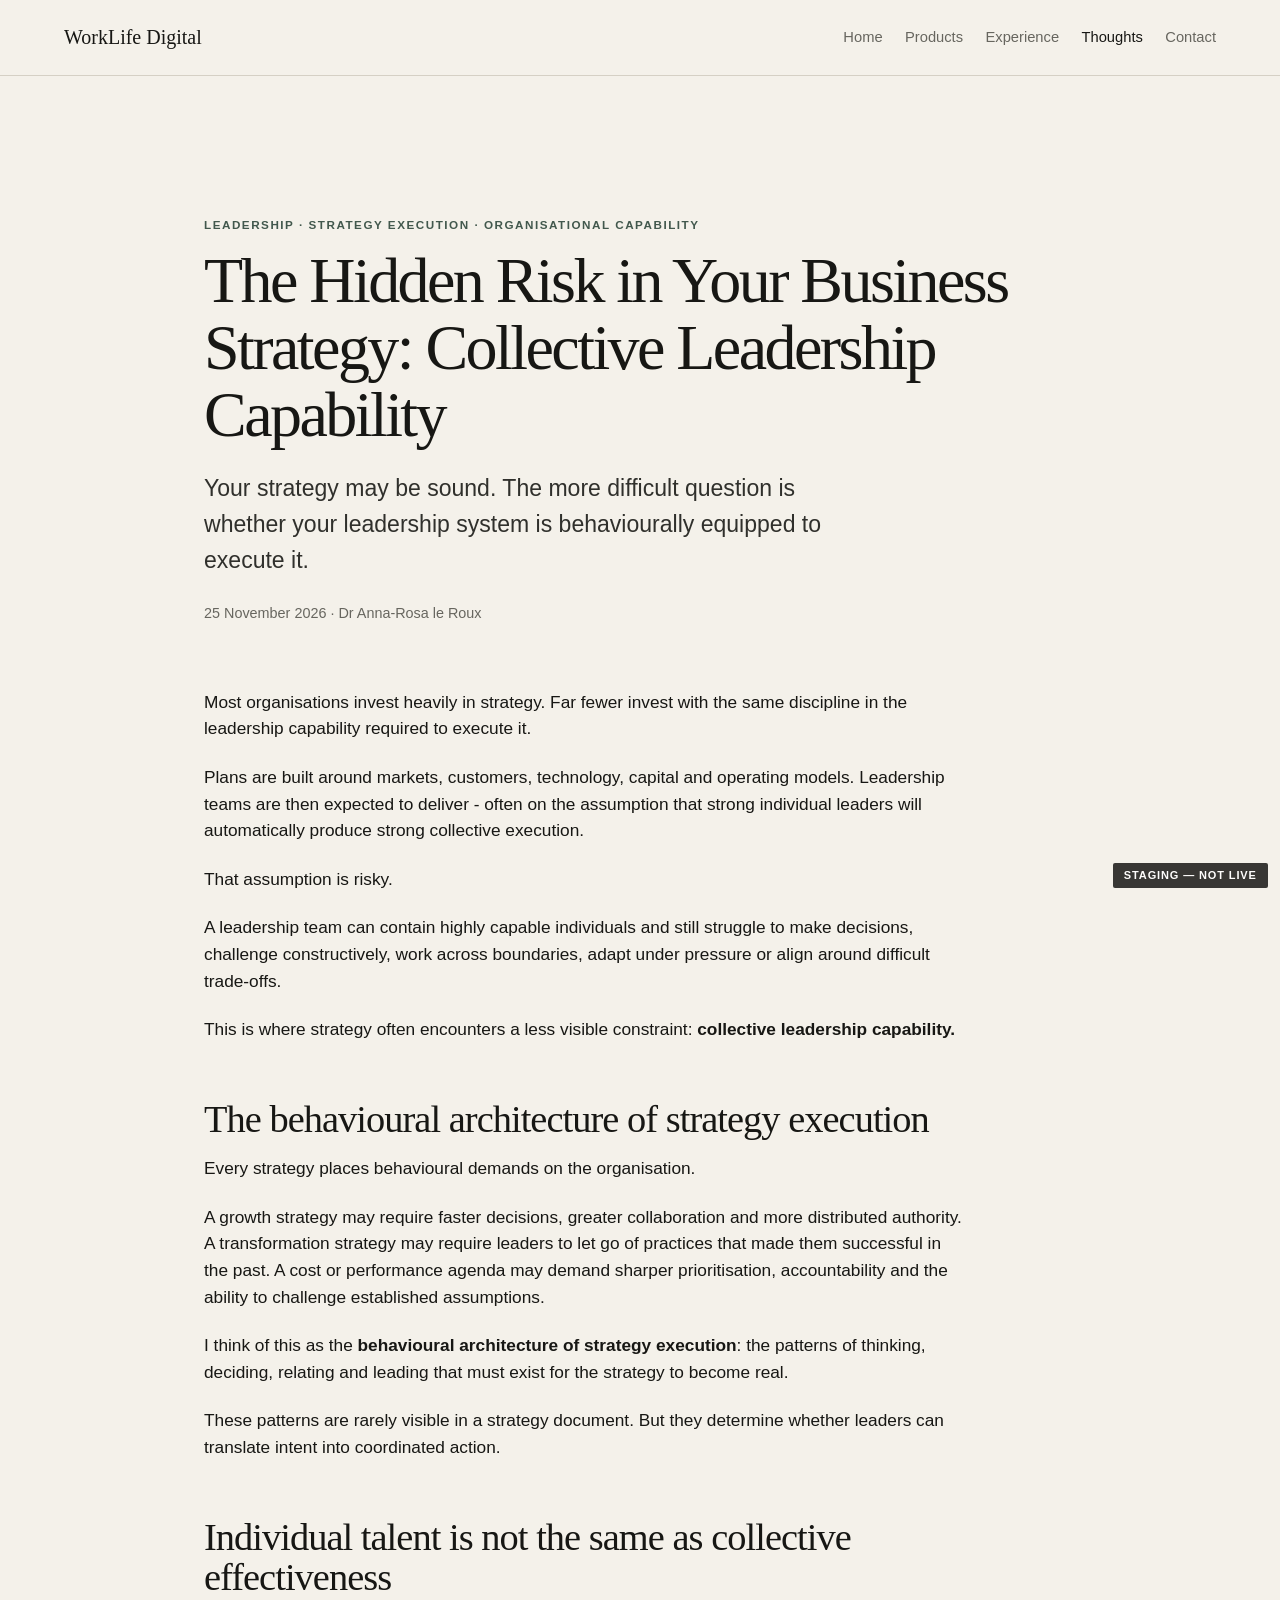
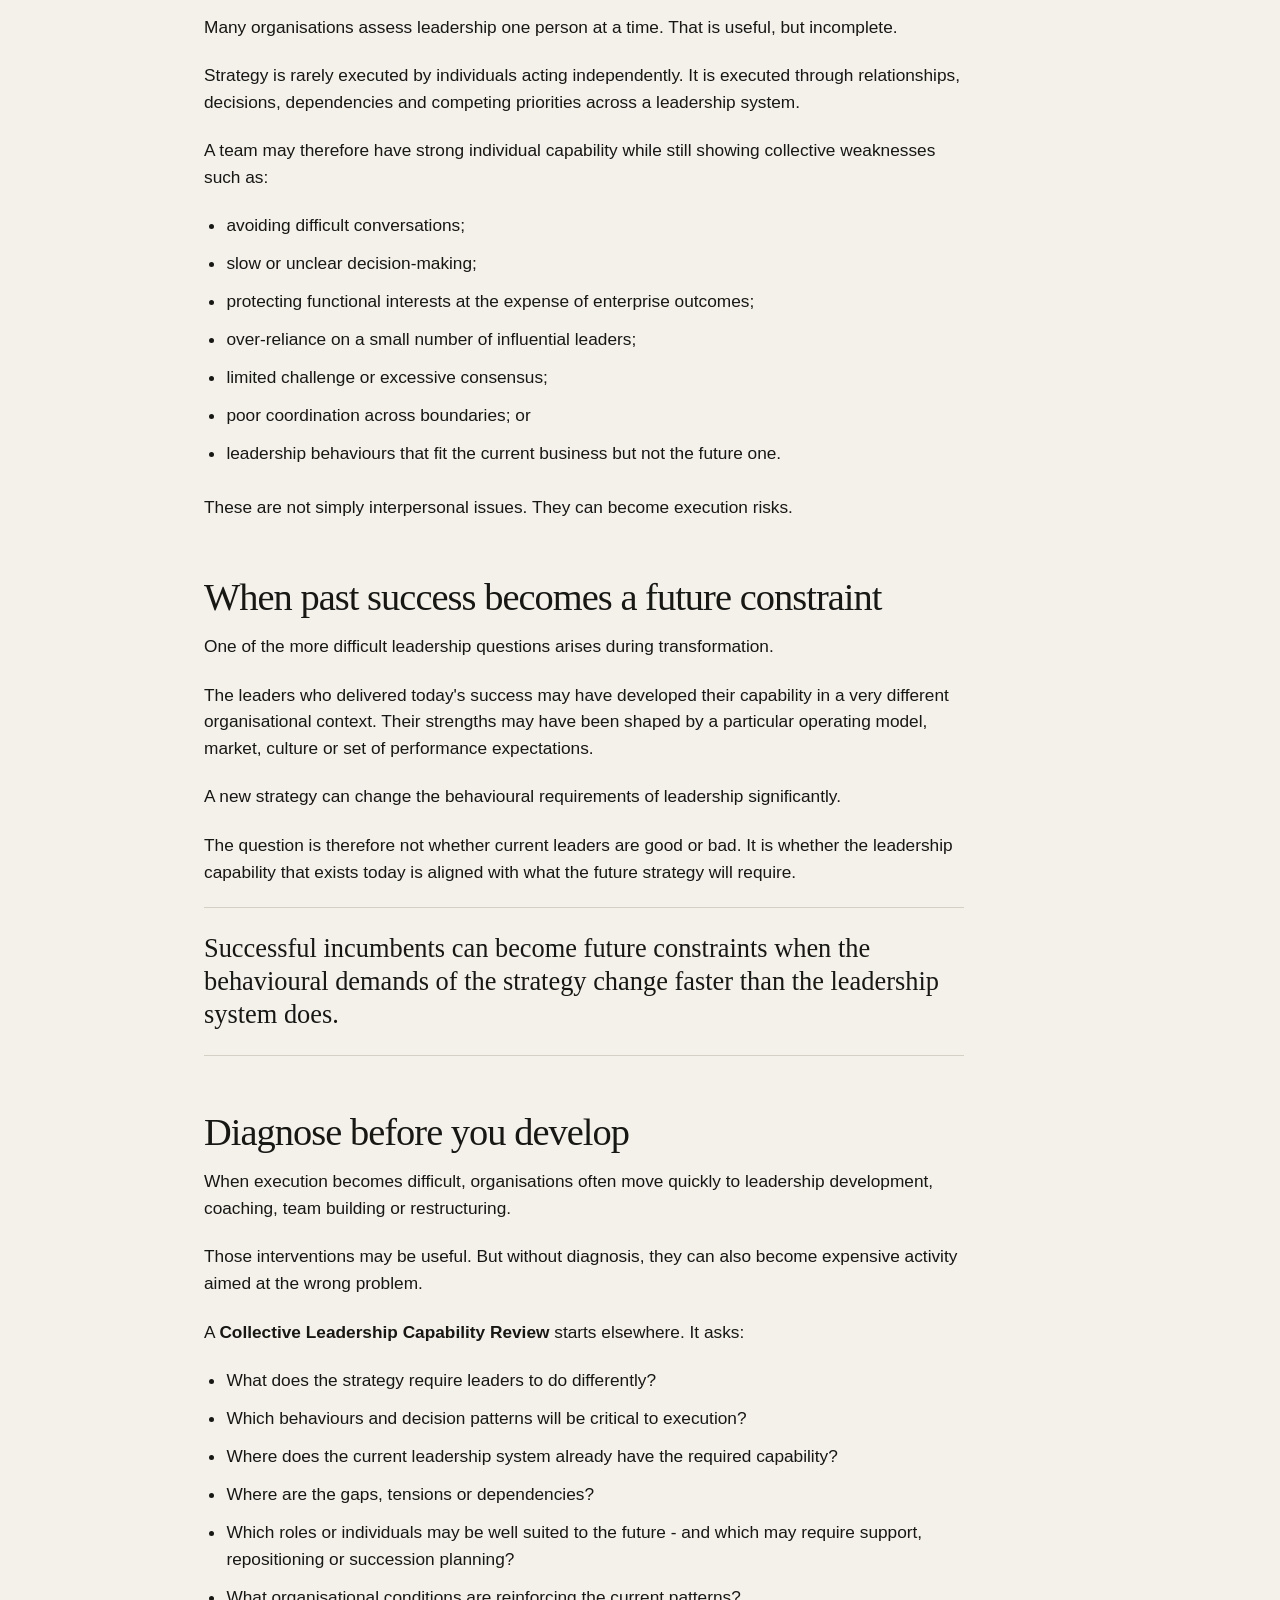
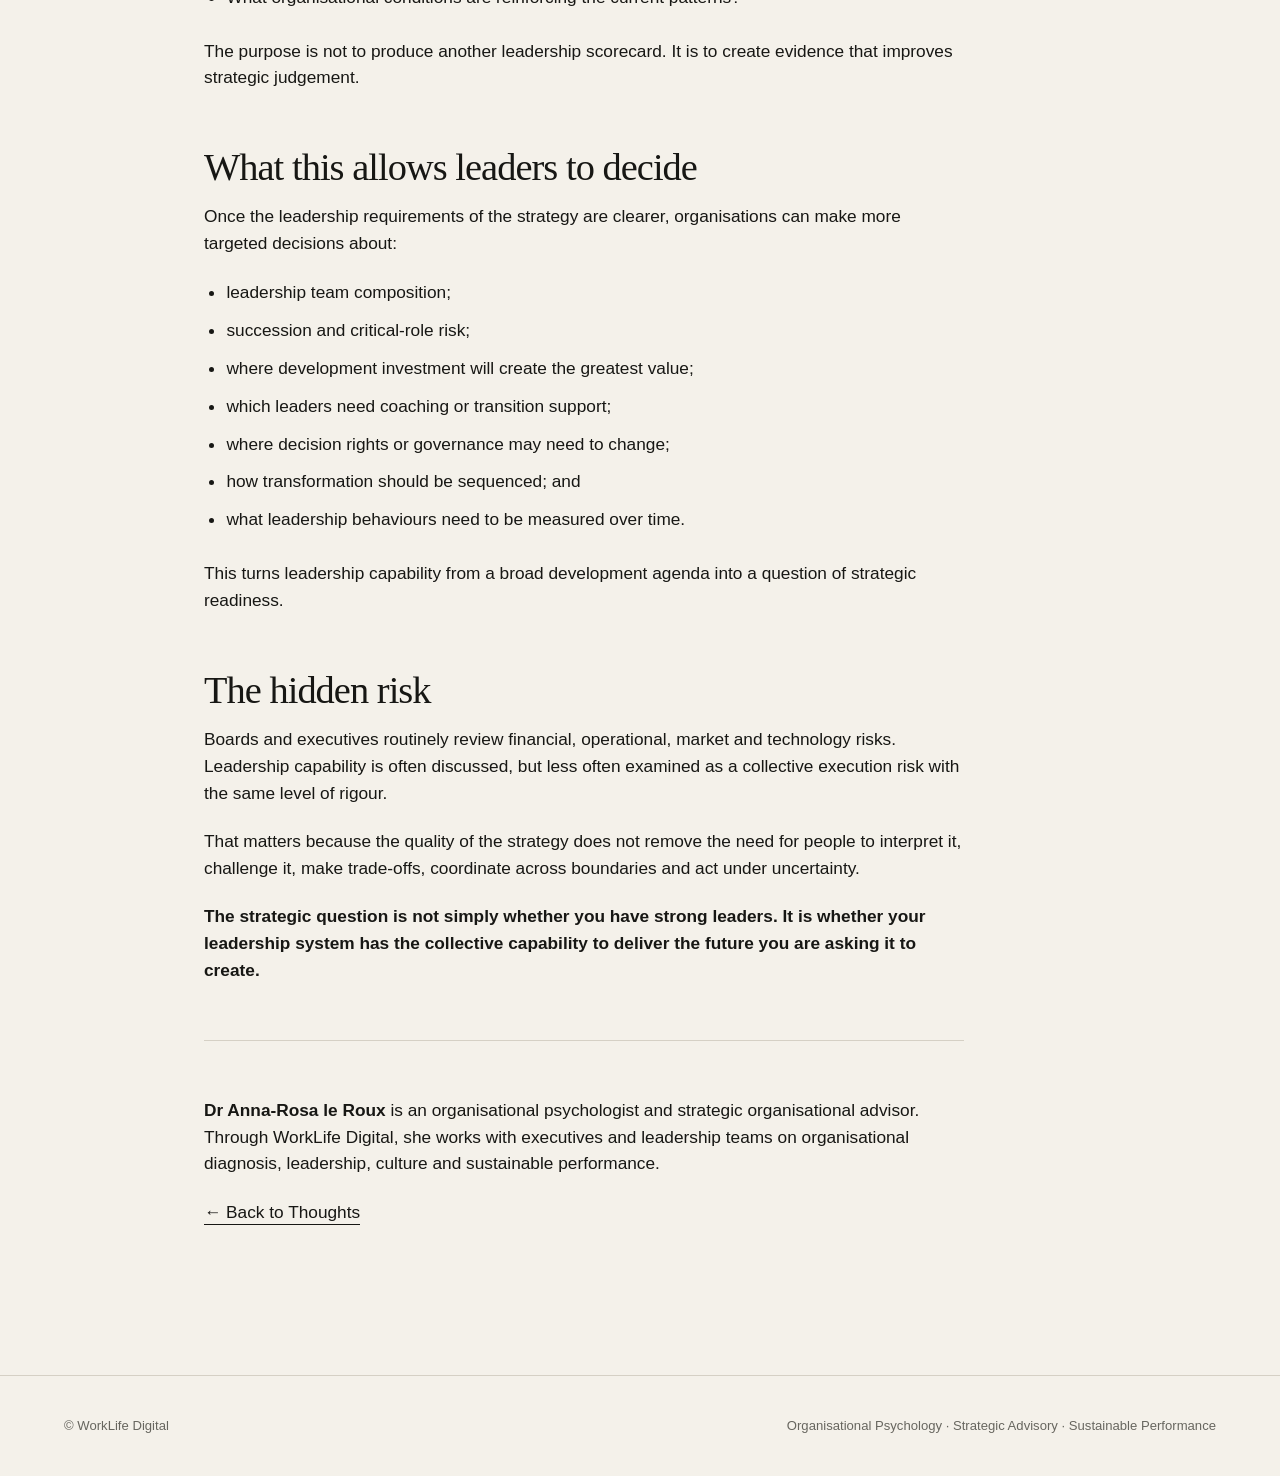
==== collective-leadership-capability.html @ 70b525fe "Publish collective leadership capability article" ====
<!doctype html>
<html lang="en">
<head>
  <meta name="robots" content="noindex,nofollow">
  <meta charset="utf-8">
  <meta name="viewport" content="width=device-width,initial-scale=1">
  <meta name="description" content="Why collective leadership capability is a hidden risk in strategy execution, and how leaders can diagnose behavioural readiness before investing in interventions.">
  <title>The Hidden Risk in Your Business Strategy: Collective Leadership Capability | WorkLife Digital</title>
  <link rel="stylesheet" href="styles.css?v=20261003-3">
</head>
<body>
<header class="site-header"><a class="brand" href="index.html">WorkLife Digital</a><nav aria-label="Primary"><a href="index.html">Home</a><a href="products.html">Products</a><a href="references.html">Experience</a><a class="active" href="thoughts.html">Thoughts</a><a href="contact.html">Contact</a></nav></header>

<main>
<article class="article-page">
  <header class="article-header">
    <p class="eyebrow">Leadership · Strategy Execution · Organisational Capability</p>
    <h1>The Hidden Risk in Your Business Strategy: Collective Leadership Capability</h1>
    <p class="lead">Your strategy may be sound. The more difficult question is whether your leadership system is behaviourally equipped to execute it.</p>
    <p class="article-meta">25 November 2026 · Dr Anna-Rosa le Roux</p>
  </header>

  <div class="article-body">
    <p>Most organisations invest heavily in strategy. Far fewer invest with the same discipline in the leadership capability required to execute it.</p>

    <p>Plans are built around markets, customers, technology, capital and operating models. Leadership teams are then expected to deliver - often on the assumption that strong individual leaders will automatically produce strong collective execution.</p>

    <p>That assumption is risky.</p>

    <p>A leadership team can contain highly capable individuals and still struggle to make decisions, challenge constructively, work across boundaries, adapt under pressure or align around difficult trade-offs.</p>

    <p>This is where strategy often encounters a less visible constraint: <strong>collective leadership capability.</strong></p>

    <h2>The behavioural architecture of strategy execution</h2>

    <p>Every strategy places behavioural demands on the organisation.</p>

    <p>A growth strategy may require faster decisions, greater collaboration and more distributed authority. A transformation strategy may require leaders to let go of practices that made them successful in the past. A cost or performance agenda may demand sharper prioritisation, accountability and the ability to challenge established assumptions.</p>

    <p>I think of this as the <strong>behavioural architecture of strategy execution</strong>: the patterns of thinking, deciding, relating and leading that must exist for the strategy to become real.</p>

    <p>These patterns are rarely visible in a strategy document. But they determine whether leaders can translate intent into coordinated action.</p>

    <h2>Individual talent is not the same as collective effectiveness</h2>

    <p>Many organisations assess leadership one person at a time. That is useful, but incomplete.</p>

    <p>Strategy is rarely executed by individuals acting independently. It is executed through relationships, decisions, dependencies and competing priorities across a leadership system.</p>

    <p>A team may therefore have strong individual capability while still showing collective weaknesses such as:</p>

    <ul>
      <li>avoiding difficult conversations;</li>
      <li>slow or unclear decision-making;</li>
      <li>protecting functional interests at the expense of enterprise outcomes;</li>
      <li>over-reliance on a small number of influential leaders;</li>
      <li>limited challenge or excessive consensus;</li>
      <li>poor coordination across boundaries; or</li>
      <li>leadership behaviours that fit the current business but not the future one.</li>
    </ul>

    <p>These are not simply interpersonal issues. They can become execution risks.</p>

    <h2>When past success becomes a future constraint</h2>

    <p>One of the more difficult leadership questions arises during transformation.</p>

    <p>The leaders who delivered today's success may have developed their capability in a very different organisational context. Their strengths may have been shaped by a particular operating model, market, culture or set of performance expectations.</p>

    <p>A new strategy can change the behavioural requirements of leadership significantly.</p>

    <p>The question is therefore not whether current leaders are good or bad. It is whether the leadership capability that exists today is aligned with what the future strategy will require.</p>

    <p class="pull-quote">Successful incumbents can become future constraints when the behavioural demands of the strategy change faster than the leadership system does.</p>

    <h2>Diagnose before you develop</h2>

    <p>When execution becomes difficult, organisations often move quickly to leadership development, coaching, team building or restructuring.</p>

    <p>Those interventions may be useful. But without diagnosis, they can also become expensive activity aimed at the wrong problem.</p>

    <p>A <strong>Collective Leadership Capability Review</strong> starts elsewhere. It asks:</p>

    <ul>
      <li>What does the strategy require leaders to do differently?</li>
      <li>Which behaviours and decision patterns will be critical to execution?</li>
      <li>Where does the current leadership system already have the required capability?</li>
      <li>Where are the gaps, tensions or dependencies?</li>
      <li>Which roles or individuals may be well suited to the future - and which may require support, repositioning or succession planning?</li>
      <li>What organisational conditions are reinforcing the current patterns?</li>
    </ul>

    <p>The purpose is not to produce another leadership scorecard. It is to create evidence that improves strategic judgement.</p>

    <h2>What this allows leaders to decide</h2>

    <p>Once the leadership requirements of the strategy are clearer, organisations can make more targeted decisions about:</p>

    <ul>
      <li>leadership team composition;</li>
      <li>succession and critical-role risk;</li>
      <li>where development investment will create the greatest value;</li>
      <li>which leaders need coaching or transition support;</li>
      <li>where decision rights or governance may need to change;</li>
      <li>how transformation should be sequenced; and</li>
      <li>what leadership behaviours need to be measured over time.</li>
    </ul>

    <p>This turns leadership capability from a broad development agenda into a question of strategic readiness.</p>

    <h2>The hidden risk</h2>

    <p>Boards and executives routinely review financial, operational, market and technology risks. Leadership capability is often discussed, but less often examined as a collective execution risk with the same level of rigour.</p>

    <p>That matters because the quality of the strategy does not remove the need for people to interpret it, challenge it, make trade-offs, coordinate across boundaries and act under uncertainty.</p>

    <p><strong>The strategic question is not simply whether you have strong leaders. It is whether your leadership system has the collective capability to deliver the future you are asking it to create.</strong></p>

    <hr>

    <p><strong>Dr Anna-Rosa le Roux</strong> is an organisational psychologist and strategic organisational advisor. Through WorkLife Digital, she works with executives and leadership teams on organisational diagnosis, leadership, culture and sustainable performance.</p>

    <p><a class="text-link" href="thoughts.html">← Back to Thoughts</a></p>
  </div>
</article>
</main>

<footer><span>© WorkLife Digital</span><span>Organisational Psychology · Strategic Advisory · Sustainable Performance</span></footer>
</body>
</html>
---- styles.css ----
:root{
  --paper:#f4f1ea;
  --ink:#171714;
  --muted:#67665f;
  --line:#d5d0c5;
  --accent:#42584d;
  --white:#fff;
}
*{box-sizing:border-box}
html{scroll-behavior:smooth}
body{margin:0;background:var(--paper);color:var(--ink);font-family:Arial,Helvetica,sans-serif;line-height:1.55}
a{color:inherit}
.site-header{height:76px;display:flex;align-items:center;justify-content:space-between;padding:0 5vw;border-bottom:1px solid var(--line);position:sticky;top:0;background:rgba(244,241,234,.96);backdrop-filter:blur(10px);z-index:10}
.brand{text-decoration:none;font-family:Georgia,"Times New Roman",serif;font-size:1.25rem}
nav{display:flex;gap:1.4rem}
nav a{text-decoration:none;color:var(--muted);font-size:.92rem}
nav a.active,nav a:hover{color:var(--ink)}
main{max-width:1440px;margin:auto}
.hero{min-height:72vh;display:grid;grid-template-columns:1.05fr .95fr}
.hero-copy{padding:10vw 7vw 8vw 5vw;display:flex;flex-direction:column;justify-content:center}
.hero-image{min-height:560px;overflow:hidden;background:#e8e4da}.hero-image img{width:100%;height:100%;min-height:560px;display:block;object-fit:cover;object-position:center}
h1,h2,h3{font-family:Georgia,"Times New Roman",serif;font-weight:400;line-height:1.05;margin:.2em 0}
h1{font-size:clamp(3rem,6vw,6.3rem);letter-spacing:-.04em}
h2{font-size:clamp(2rem,4vw,4rem);letter-spacing:-.025em}
h3{font-size:1.6rem}
.eyebrow{text-transform:uppercase;letter-spacing:.13em;font-size:.73rem;font-weight:700;color:var(--accent)}
.lead{font-size:clamp(1.1rem,1.8vw,1.45rem);max-width:42rem;color:#30302c}
.lead.small{font-size:1.25rem}
.actions{display:flex;align-items:center;gap:1.6rem;margin-top:2rem}
.button{display:inline-block;text-decoration:none;background:var(--ink);color:var(--white);padding:.9rem 1.25rem;border-radius:2px}
.button.light{background:var(--white);color:var(--ink)}
.text-link{text-decoration:none;border-bottom:1px solid currentColor;padding-bottom:.12rem}
.section{padding:7rem 5vw;border-top:1px solid var(--line)}
.balance,.profile{display:grid;grid-template-columns:1fr 1fr;gap:8vw;align-items:start}
.balance>p,.profile>div:last-child{max-width:42rem;font-size:1.08rem}
.three-up{display:grid;grid-template-columns:repeat(3,1fr);gap:0;padding-top:0}
.three-up article{padding:3rem 3rem 1rem 0;border-top:1px solid var(--ink)}
.three-up article+article{padding-left:3rem;border-left:1px solid var(--line)}
.three-up span{font-size:.72rem;color:var(--muted)}
.three-up p{color:var(--muted);max-width:24rem}
.cta{background:var(--accent);color:var(--white);min-height:360px;display:flex;flex-direction:column;align-items:flex-start;justify-content:center}
.cta .eyebrow{color:#dce4df}
.cta h2{max-width:760px;margin-bottom:2rem}
.page-intro{padding:9rem 5vw 5rem;max-width:900px}
.page-intro p:last-child{max-width:700px}
.list{padding:0 5vw 7rem}
.list article{display:grid;grid-template-columns:220px 1fr;gap:2rem;padding:2rem 0;border-top:1px solid var(--line)}
.list article:last-child{border-bottom:1px solid var(--line)}
.list .meta{color:var(--muted);font-size:.9rem}
.placeholder{color:var(--muted);font-style:italic}
.contact-card{margin:0 5vw 8rem;padding:4rem;background:var(--white);max-width:760px}
.contact-card p{max-width:580px}
footer{display:flex;justify-content:space-between;gap:2rem;padding:2.5rem 5vw;color:var(--muted);font-size:.82rem;border-top:1px solid var(--line)}
@media(max-width:800px){
  .site-header{height:auto;min-height:70px;align-items:flex-start;padding-top:1rem;padding-bottom:1rem;gap:1rem}
  nav{gap:.8rem;flex-wrap:wrap;justify-content:flex-end}
  .hero{grid-template-columns:1fr}.hero-copy{padding:7rem 5vw 4rem}.hero-image{min-height:45vh}
  .balance,.profile,.three-up{grid-template-columns:1fr}
  .three-up article,.three-up article+article{padding:2rem 0;border-left:0}
  .list article{grid-template-columns:1fr;gap:.5rem}
  footer{flex-direction:column}
}
/* Staging marker */
body::after{content:"STAGING — NOT LIVE";position:fixed;right:12px;bottom:12px;z-index:9999;background:#171714;color:#fff;padding:.45rem .7rem;font:700 11px/1 Arial,sans-serif;letter-spacing:.08em;border-radius:2px;opacity:.85;pointer-events:none}

.career-grid{display:grid;grid-template-columns:repeat(2,minmax(0,1fr));gap:1px;background:var(--line);margin-top:3rem;border:1px solid var(--line)}
.career-grid article{background:var(--paper);padding:2rem}.career-grid p,.product-note{color:var(--muted)}
@media(max-width:800px){.career-grid{grid-template-columns:1fr}}


.four-grid{display:grid;grid-template-columns:repeat(4,minmax(0,1fr));gap:0;padding-top:0}
.four-grid article{padding:2.5rem 2rem 2rem;border-top:1px solid var(--ink)}
.four-grid article:first-child{padding-left:0}
.four-grid article+article{border-left:1px solid var(--line)}
.four-grid span{font-size:.72rem;color:var(--muted)}
.four-grid p{color:var(--muted);max-width:22rem}
.four-grid .service-label{margin-top:1.25rem;color:var(--accent);font-size:.72rem;font-weight:700;letter-spacing:.11em;text-transform:uppercase}
@media(max-width:1000px){
  .four-grid{grid-template-columns:repeat(2,minmax(0,1fr))}
  .four-grid article:nth-child(3){border-left:0}
  .four-grid article:nth-child(n+3){border-top:1px solid var(--line)}
}
@media(max-width:640px){
  .four-grid{grid-template-columns:1fr}
  .four-grid article,.four-grid article+article{padding:2rem 0;border-left:0}
}


.article-page{max-width:1000px;margin:0 auto;padding:8rem 5vw}
.article-header{max-width:900px;margin-bottom:4rem}
.article-header h1{font-size:clamp(2.8rem,5vw,5.3rem)}
.article-meta{margin-top:1.5rem;color:var(--muted);font-size:.9rem}
.article-body{max-width:760px;font-size:1.08rem}
.article-body h2{font-size:clamp(1.8rem,3vw,2.8rem);margin-top:3.5rem;margin-bottom:1rem}
.article-body p{margin:0 0 1.35rem}
.article-body ul{margin:0 0 1.7rem;padding-left:1.4rem}
.article-body li{margin-bottom:.7rem}
.article-note{color:var(--muted);padding-bottom:1.5rem;border-bottom:1px solid var(--line)}
.pull-quote{font-family:Georgia,"Times New Roman",serif;font-size:1.65rem;line-height:1.25;padding:1.5rem 0;border-top:1px solid var(--line);border-bottom:1px solid var(--line)}
.article-body hr{border:0;border-top:1px solid var(--line);margin:3.5rem 0}
@media(max-width:800px){.article-page{padding:6rem 5vw}.article-header{margin-bottom:3rem}}


.data-table-wrap{overflow-x:auto;margin:2.5rem 0 3rem}
.data-table{width:100%;border-collapse:collapse;font-size:.92rem}
.data-table th,.data-table td{padding:.75rem .9rem;border-bottom:1px solid var(--line);text-align:left;vertical-align:top}
.data-table th{font-size:.72rem;text-transform:uppercase;letter-spacing:.08em;color:var(--accent)}
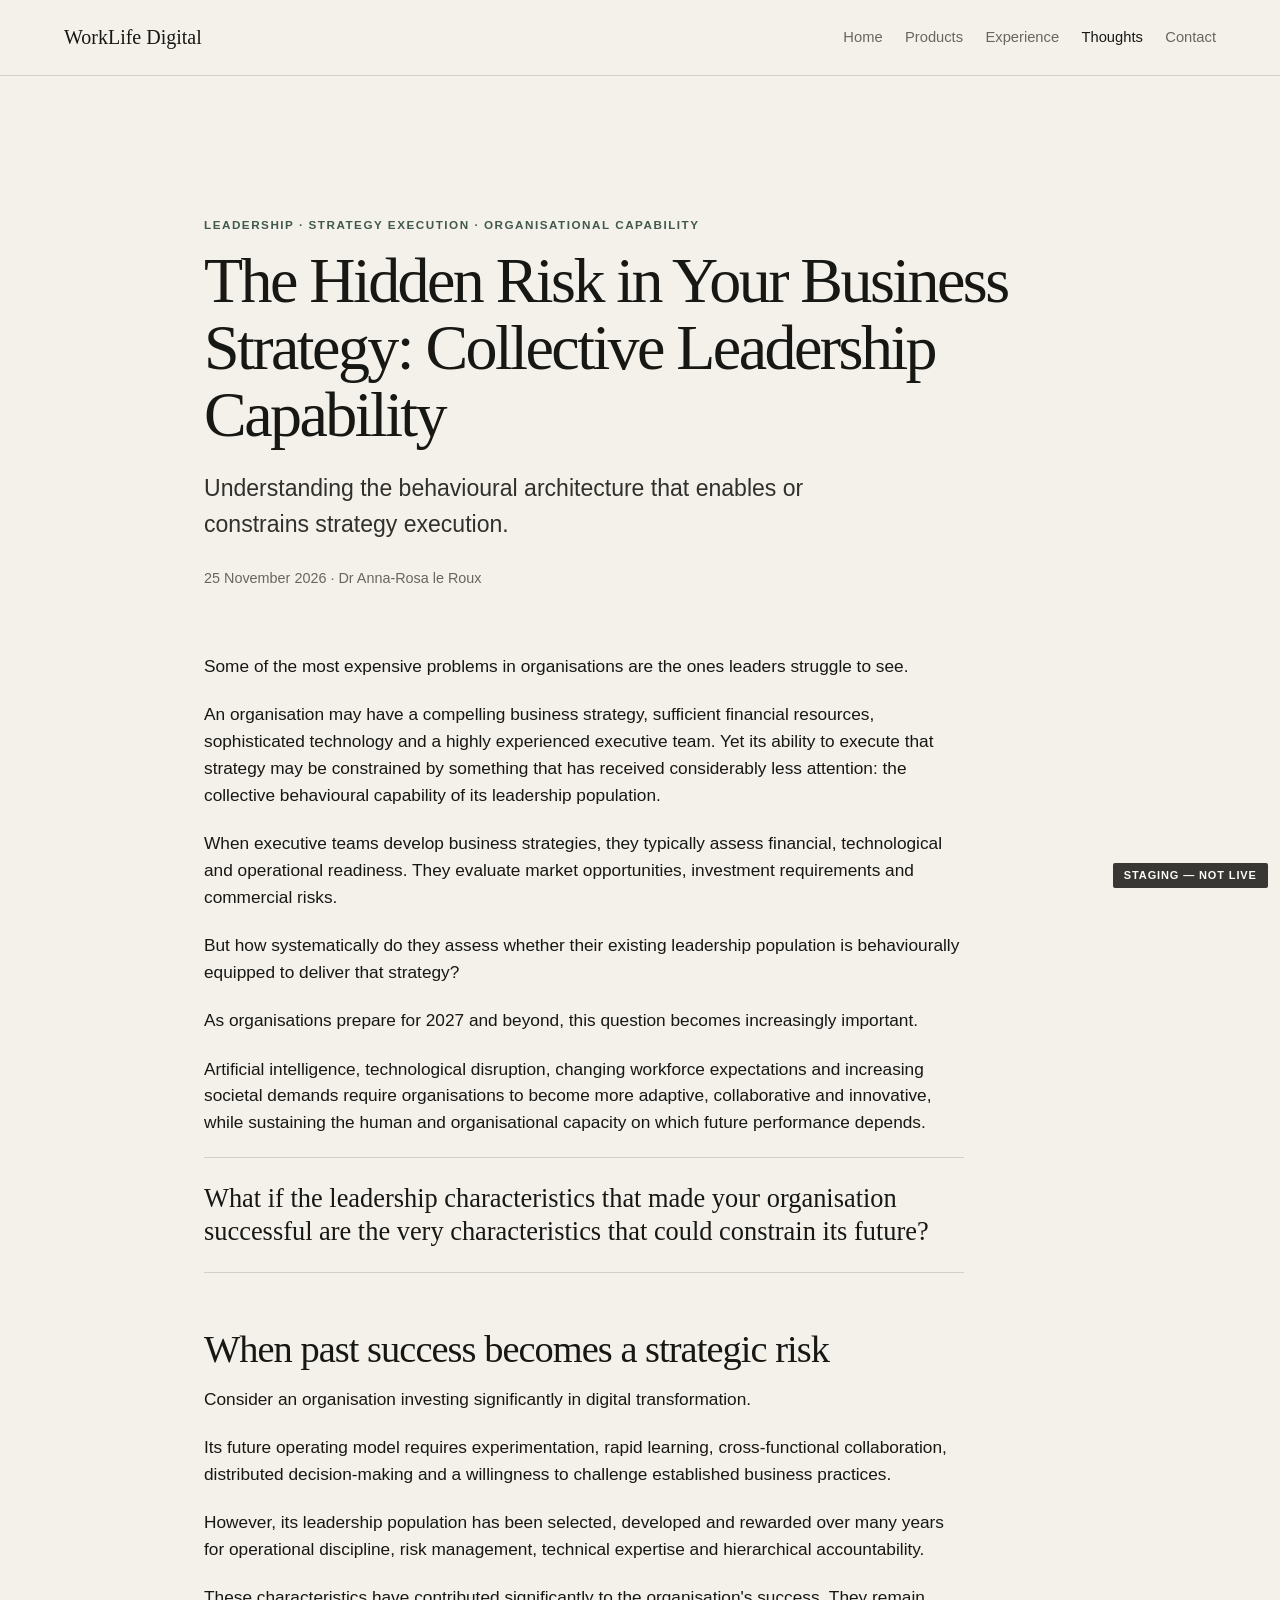
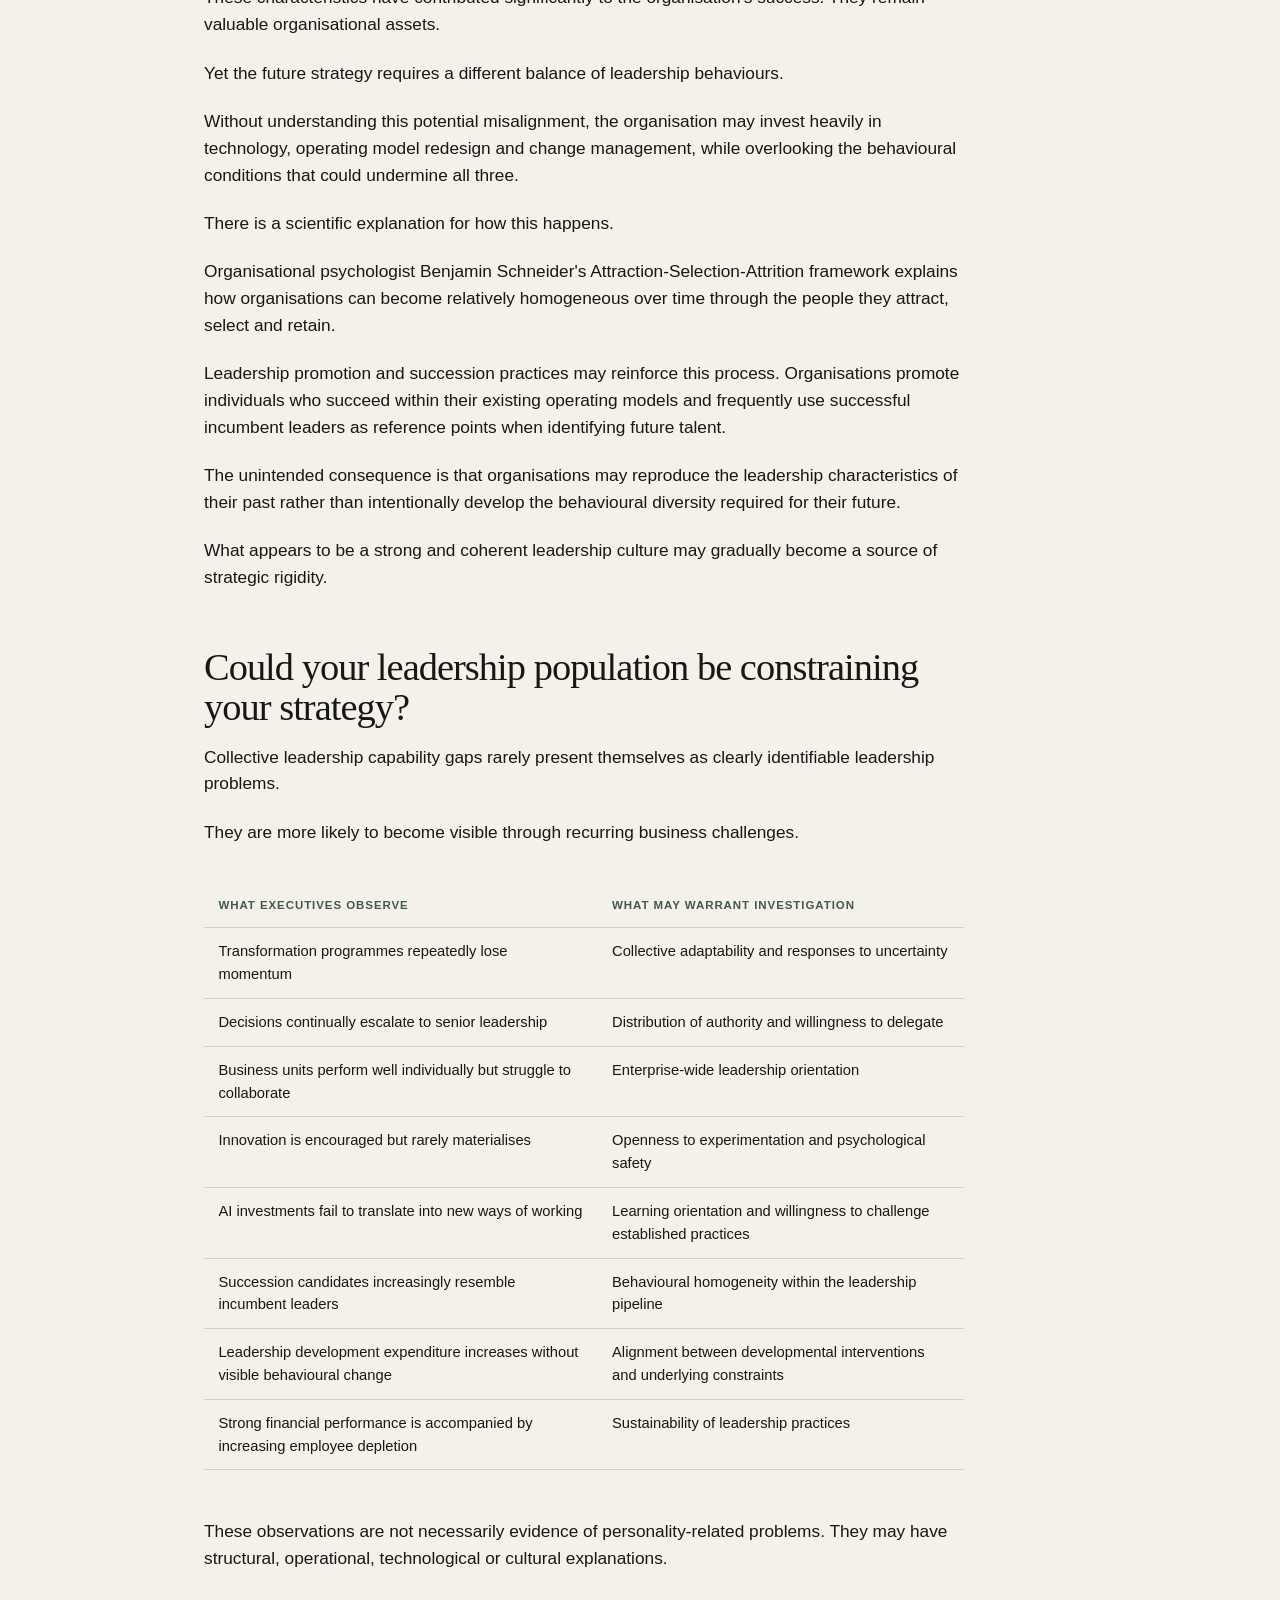
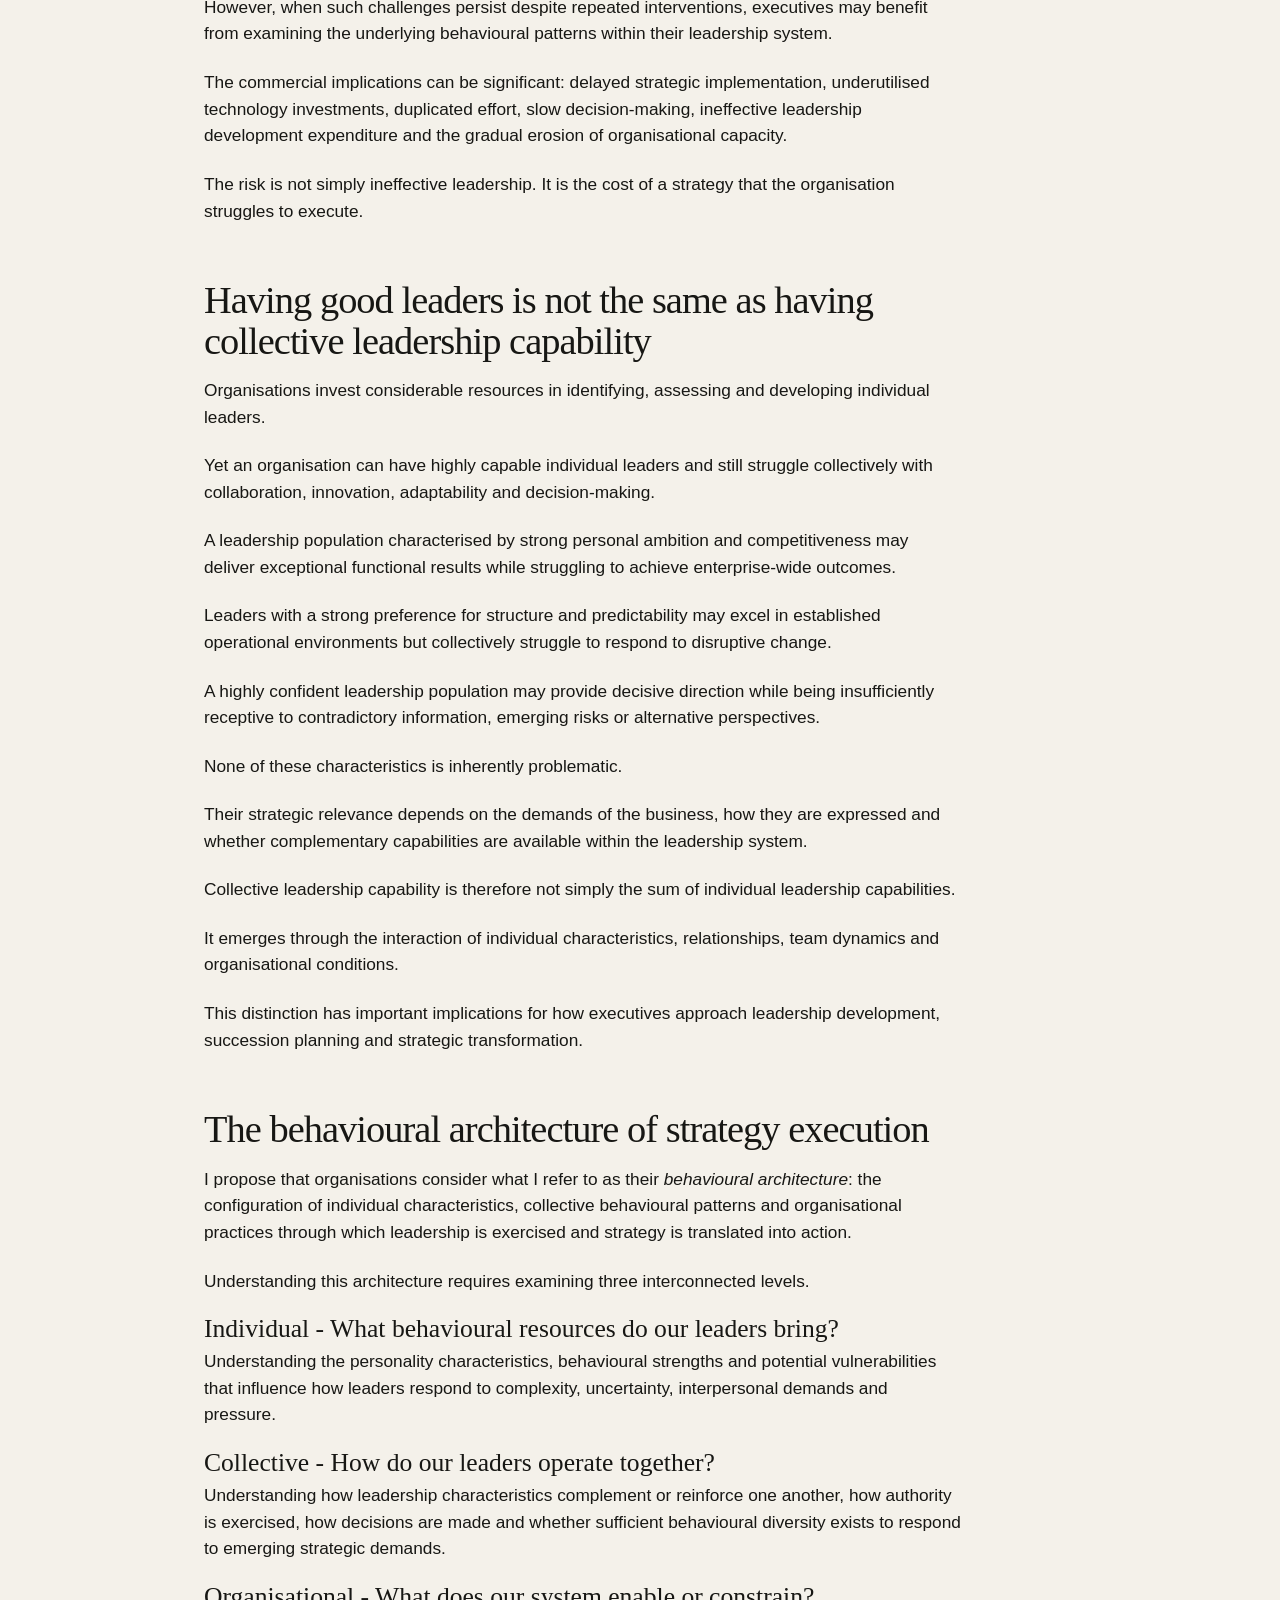
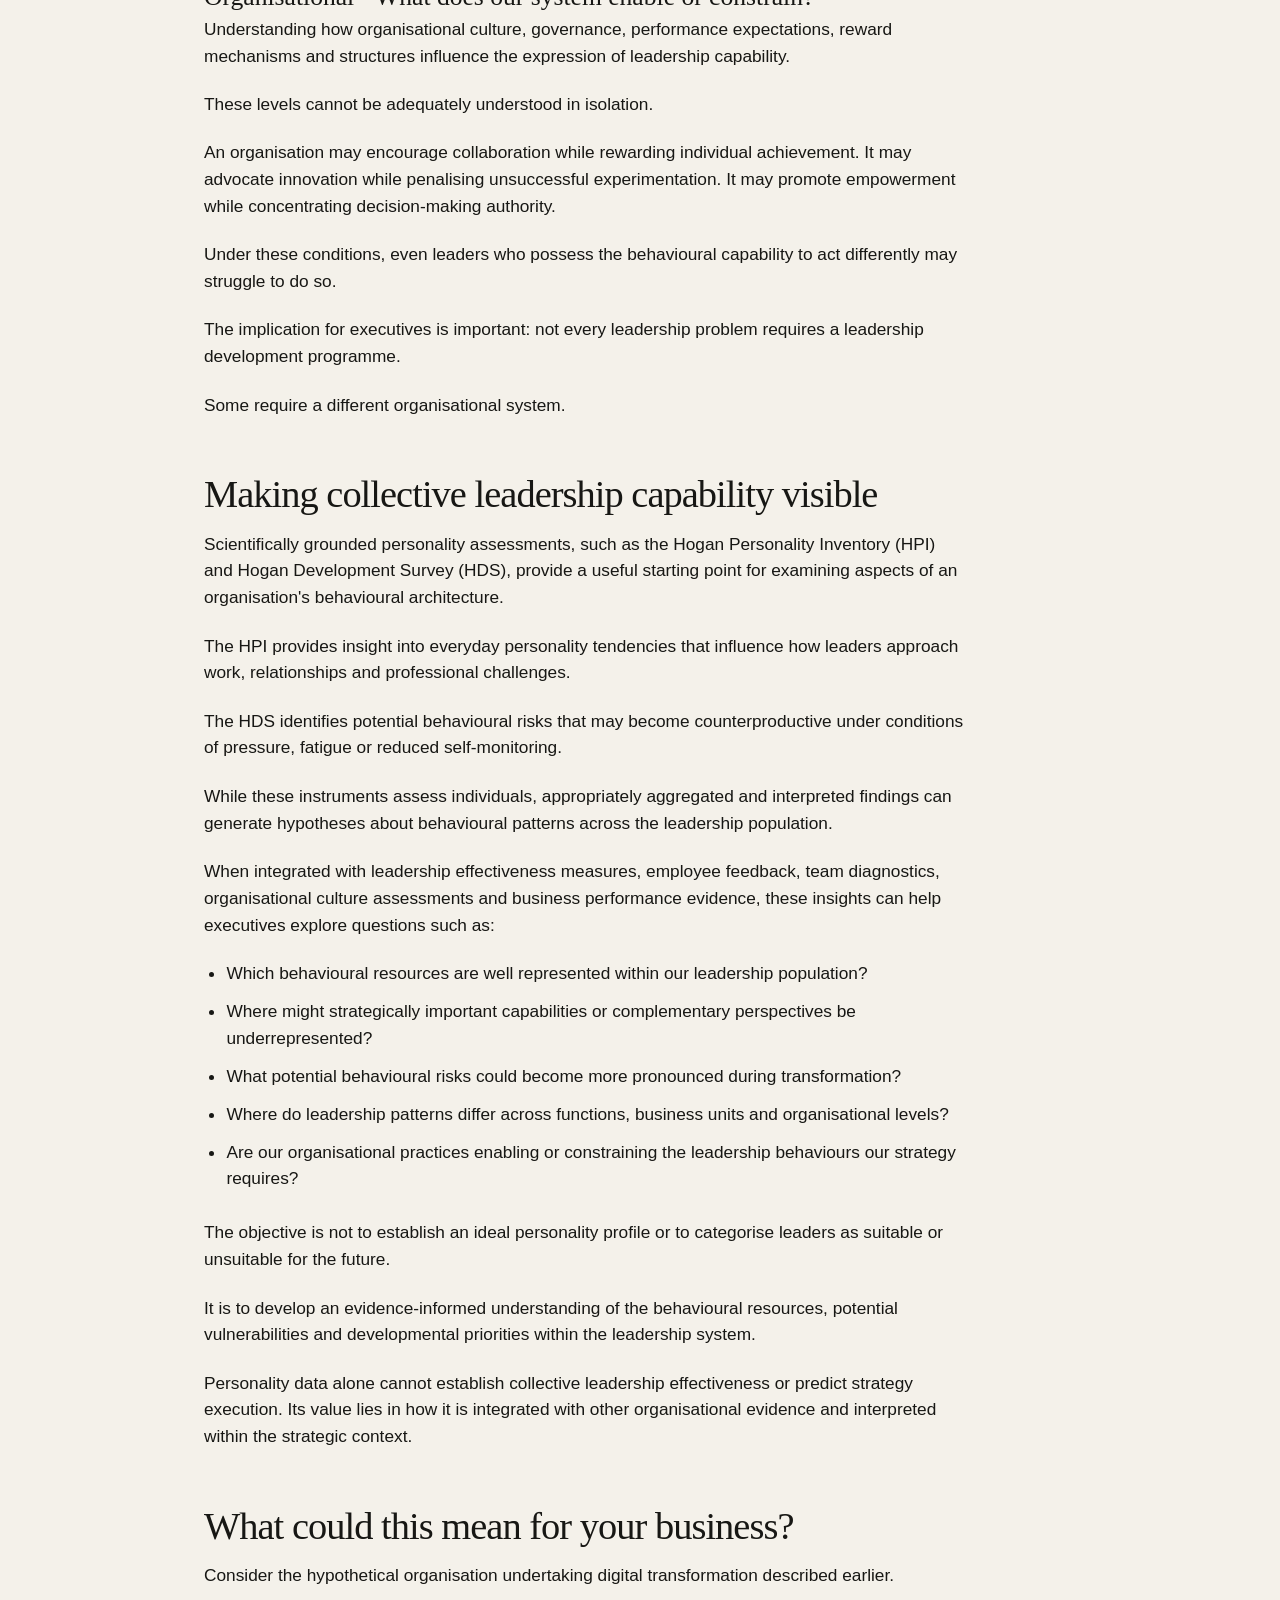
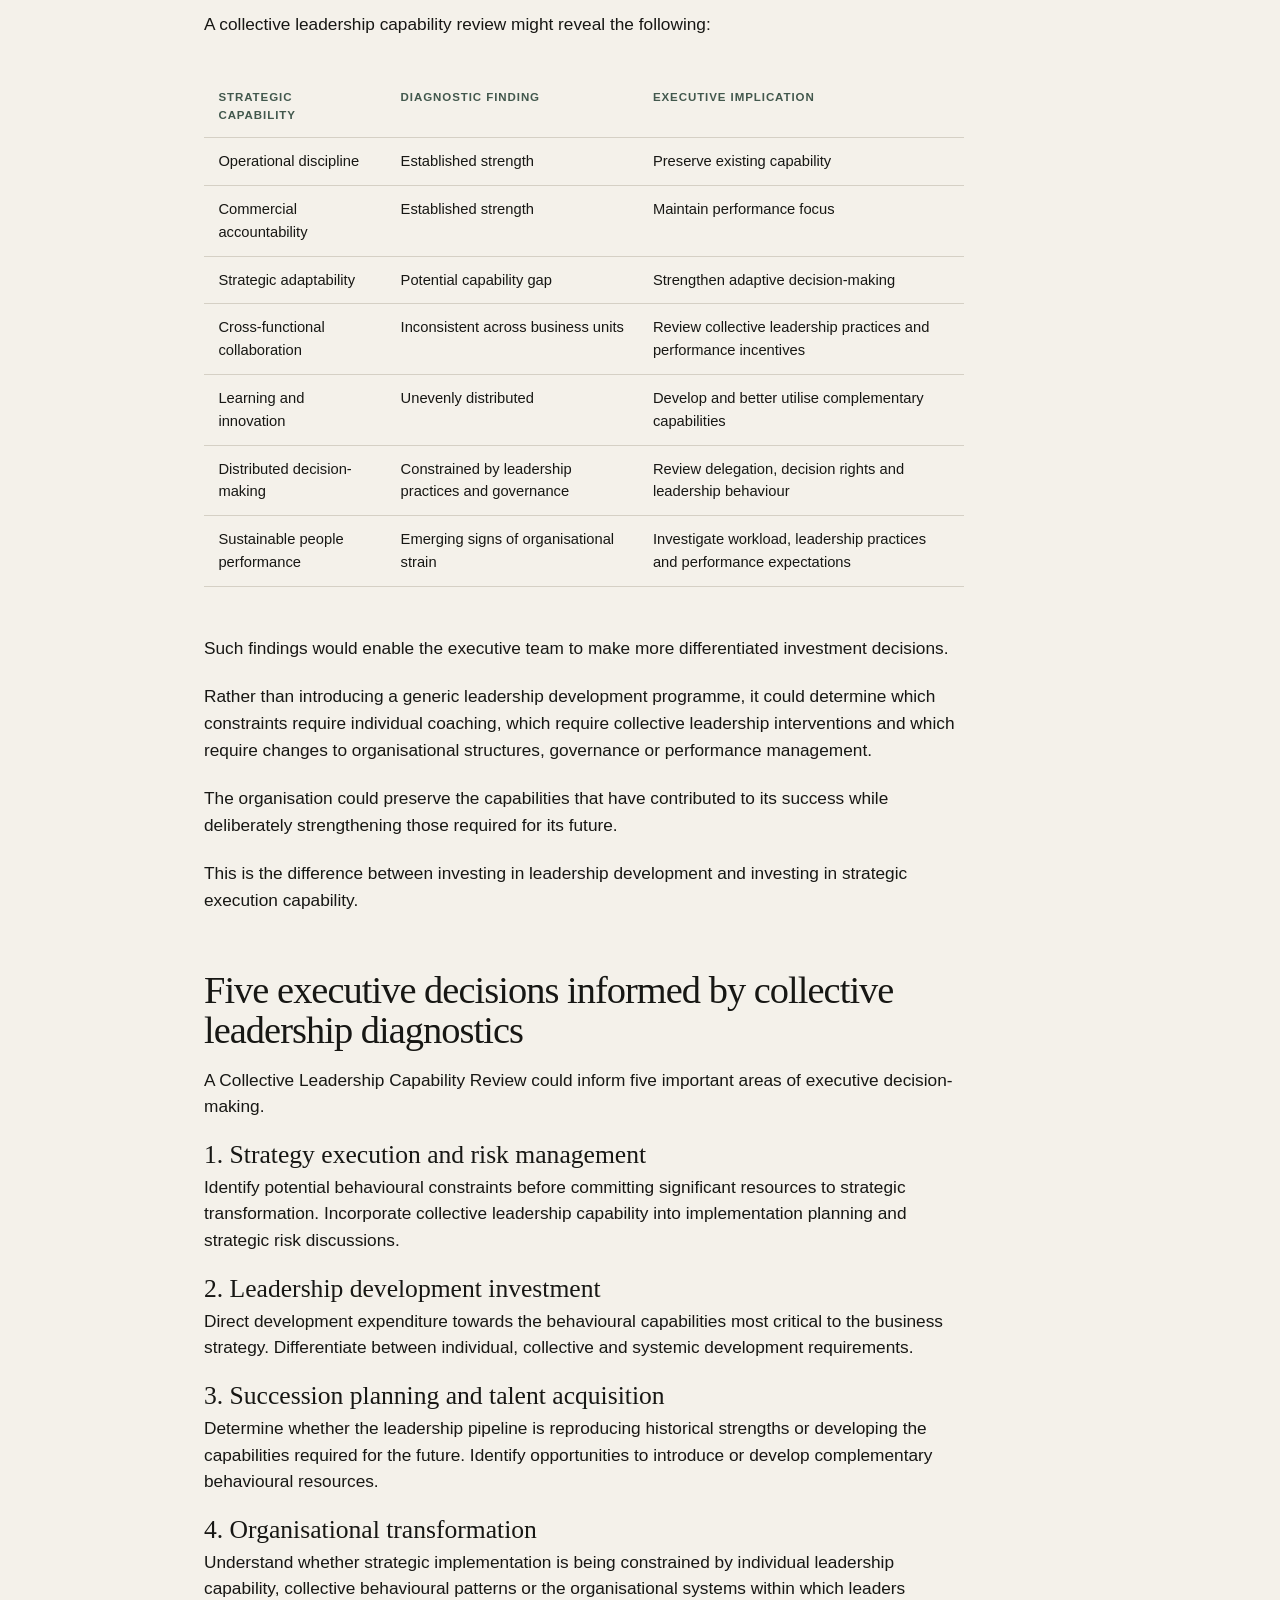
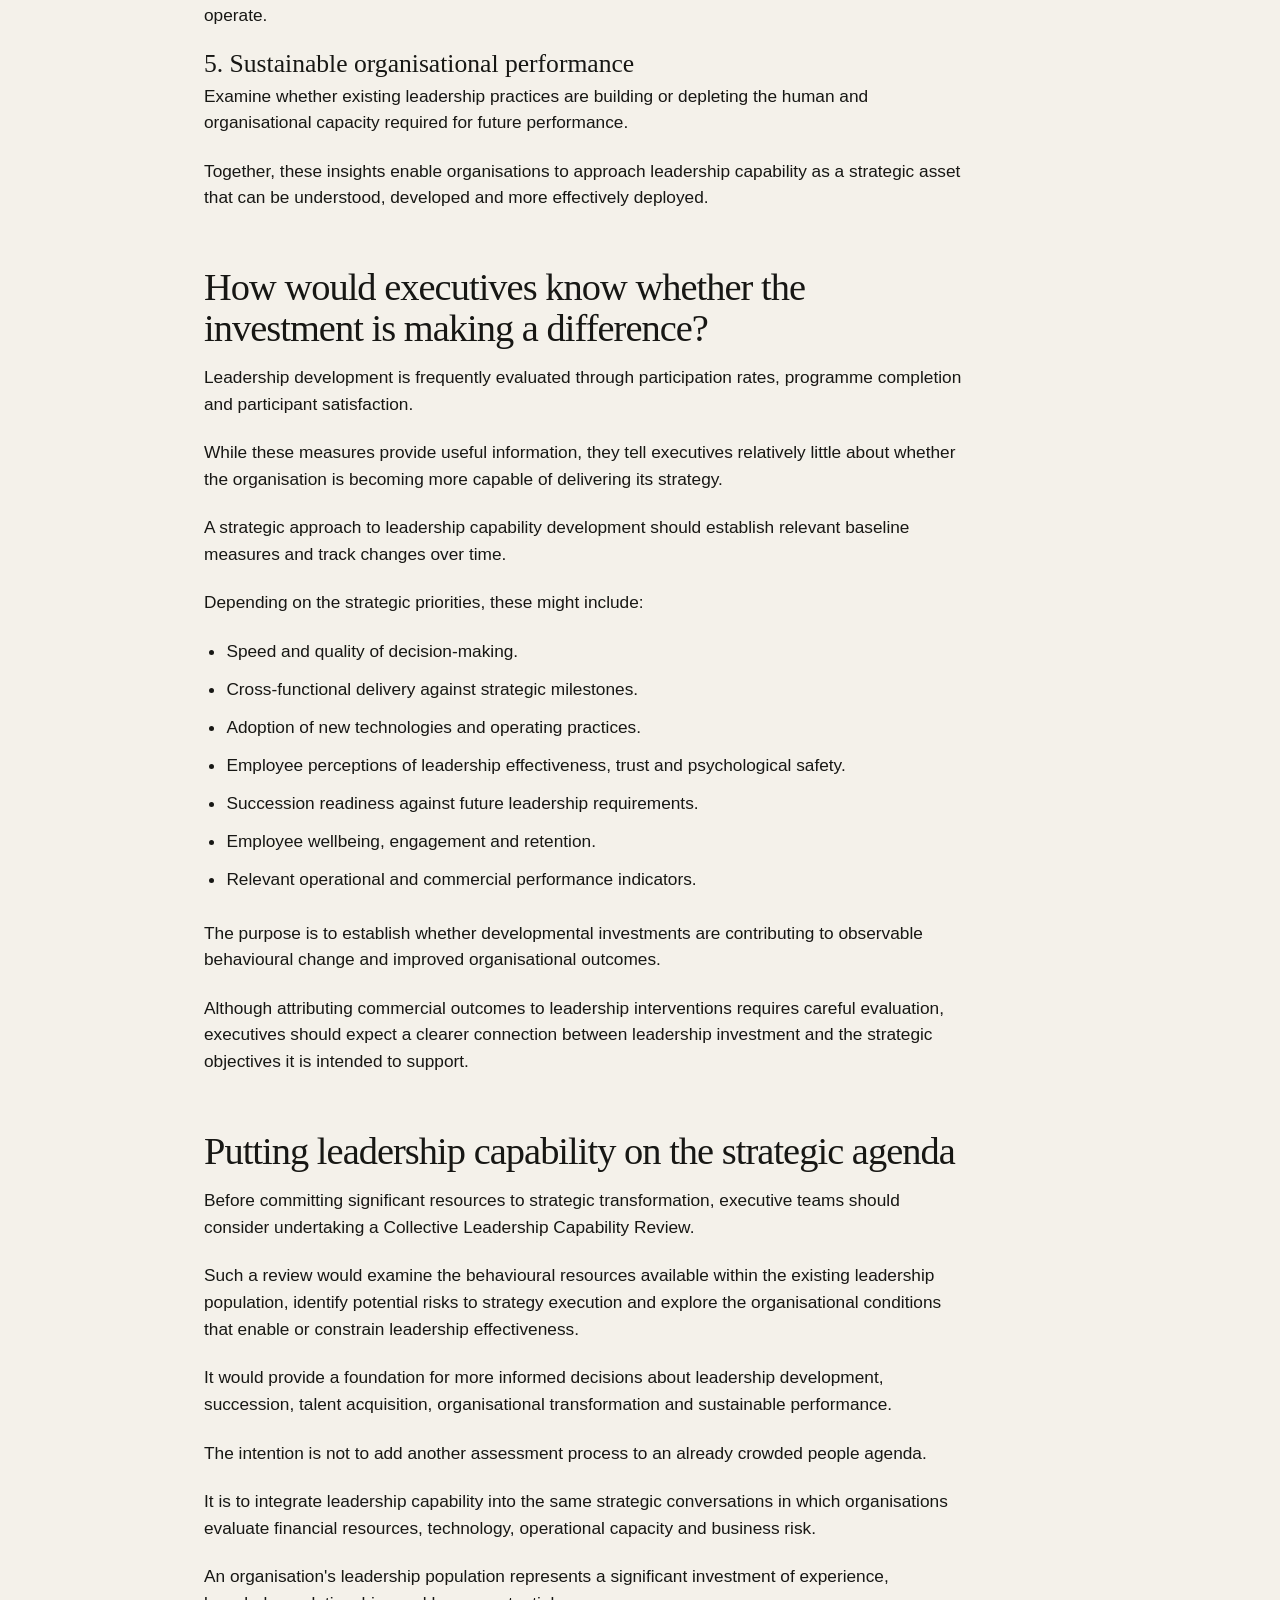
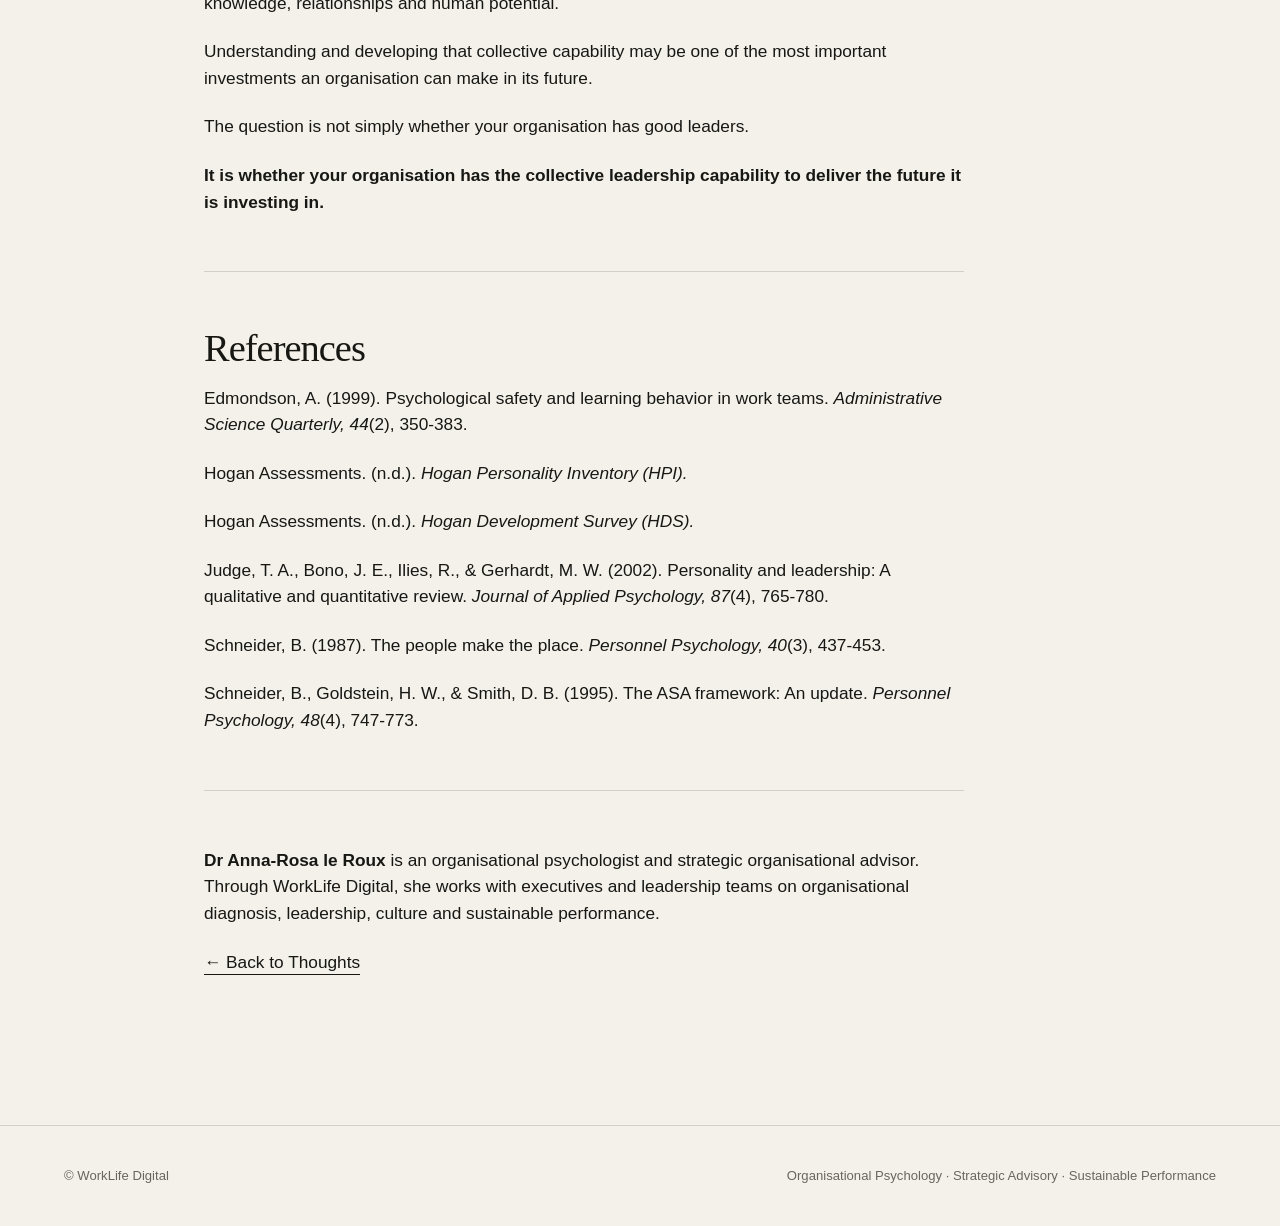
==== commit 72fb79c3: "Restore full collective leadership capability article" ====
--- a/collective-leadership-capability.html
+++ b/collective-leadership-capability.html
@@ -4,7 +4,7 @@
   <meta name="robots" content="noindex,nofollow">
   <meta charset="utf-8">
   <meta name="viewport" content="width=device-width,initial-scale=1">
-  <meta name="description" content="Why collective leadership capability is a hidden risk in strategy execution, and how leaders can diagnose behavioural readiness before investing in interventions.">
+  <meta name="description" content="Understanding the behavioural architecture that enables or constrains strategy execution.">
   <title>The Hidden Risk in Your Business Strategy: Collective Leadership Capability | WorkLife Digital</title>
   <link rel="stylesheet" href="styles.css?v=20261003-3">
 </head>
@@ -16,105 +16,258 @@
   <header class="article-header">
     <p class="eyebrow">Leadership · Strategy Execution · Organisational Capability</p>
     <h1>The Hidden Risk in Your Business Strategy: Collective Leadership Capability</h1>
-    <p class="lead">Your strategy may be sound. The more difficult question is whether your leadership system is behaviourally equipped to execute it.</p>
+    <p class="lead">Understanding the behavioural architecture that enables or constrains strategy execution.</p>
     <p class="article-meta">25 November 2026 · Dr Anna-Rosa le Roux</p>
   </header>
 
   <div class="article-body">
-    <p>Most organisations invest heavily in strategy. Far fewer invest with the same discipline in the leadership capability required to execute it.</p>
-
-    <p>Plans are built around markets, customers, technology, capital and operating models. Leadership teams are then expected to deliver - often on the assumption that strong individual leaders will automatically produce strong collective execution.</p>
-
-    <p>That assumption is risky.</p>
-
-    <p>A leadership team can contain highly capable individuals and still struggle to make decisions, challenge constructively, work across boundaries, adapt under pressure or align around difficult trade-offs.</p>
-
-    <p>This is where strategy often encounters a less visible constraint: <strong>collective leadership capability.</strong></p>
+    <p>Some of the most expensive problems in organisations are the ones leaders struggle to see.</p>
+
+    <p>An organisation may have a compelling business strategy, sufficient financial resources, sophisticated technology and a highly experienced executive team. Yet its ability to execute that strategy may be constrained by something that has received considerably less attention: the collective behavioural capability of its leadership population.</p>
+
+    <p>When executive teams develop business strategies, they typically assess financial, technological and operational readiness. They evaluate market opportunities, investment requirements and commercial risks.</p>
+
+    <p>But how systematically do they assess whether their existing leadership population is behaviourally equipped to deliver that strategy?</p>
+
+    <p>As organisations prepare for 2027 and beyond, this question becomes increasingly important.</p>
+
+    <p>Artificial intelligence, technological disruption, changing workforce expectations and increasing societal demands require organisations to become more adaptive, collaborative and innovative, while sustaining the human and organisational capacity on which future performance depends.</p>
+
+    <p class="pull-quote">What if the leadership characteristics that made your organisation successful are the very characteristics that could constrain its future?</p>
+
+    <h2>When past success becomes a strategic risk</h2>
+
+    <p>Consider an organisation investing significantly in digital transformation.</p>
+
+    <p>Its future operating model requires experimentation, rapid learning, cross-functional collaboration, distributed decision-making and a willingness to challenge established business practices.</p>
+
+    <p>However, its leadership population has been selected, developed and rewarded over many years for operational discipline, risk management, technical expertise and hierarchical accountability.</p>
+
+    <p>These characteristics have contributed significantly to the organisation's success. They remain valuable organisational assets.</p>
+
+    <p>Yet the future strategy requires a different balance of leadership behaviours.</p>
+
+    <p>Without understanding this potential misalignment, the organisation may invest heavily in technology, operating model redesign and change management, while overlooking the behavioural conditions that could undermine all three.</p>
+
+    <p>There is a scientific explanation for how this happens.</p>
+
+    <p>Organisational psychologist Benjamin Schneider's Attraction-Selection-Attrition framework explains how organisations can become relatively homogeneous over time through the people they attract, select and retain.</p>
+
+    <p>Leadership promotion and succession practices may reinforce this process. Organisations promote individuals who succeed within their existing operating models and frequently use successful incumbent leaders as reference points when identifying future talent.</p>
+
+    <p>The unintended consequence is that organisations may reproduce the leadership characteristics of their past rather than intentionally develop the behavioural diversity required for their future.</p>
+
+    <p>What appears to be a strong and coherent leadership culture may gradually become a source of strategic rigidity.</p>
+
+    <h2>Could your leadership population be constraining your strategy?</h2>
+
+    <p>Collective leadership capability gaps rarely present themselves as clearly identifiable leadership problems.</p>
+
+    <p>They are more likely to become visible through recurring business challenges.</p>
+
+    <div class="data-table-wrap">
+      <table class="data-table">
+        <thead><tr><th>What executives observe</th><th>What may warrant investigation</th></tr></thead>
+        <tbody>
+          <tr><td>Transformation programmes repeatedly lose momentum</td><td>Collective adaptability and responses to uncertainty</td></tr>
+          <tr><td>Decisions continually escalate to senior leadership</td><td>Distribution of authority and willingness to delegate</td></tr>
+          <tr><td>Business units perform well individually but struggle to collaborate</td><td>Enterprise-wide leadership orientation</td></tr>
+          <tr><td>Innovation is encouraged but rarely materialises</td><td>Openness to experimentation and psychological safety</td></tr>
+          <tr><td>AI investments fail to translate into new ways of working</td><td>Learning orientation and willingness to challenge established practices</td></tr>
+          <tr><td>Succession candidates increasingly resemble incumbent leaders</td><td>Behavioural homogeneity within the leadership pipeline</td></tr>
+          <tr><td>Leadership development expenditure increases without visible behavioural change</td><td>Alignment between developmental interventions and underlying constraints</td></tr>
+          <tr><td>Strong financial performance is accompanied by increasing employee depletion</td><td>Sustainability of leadership practices</td></tr>
+        </tbody>
+      </table>
+    </div>
+
+    <p>These observations are not necessarily evidence of personality-related problems. They may have structural, operational, technological or cultural explanations.</p>
+
+    <p>However, when such challenges persist despite repeated interventions, executives may benefit from examining the underlying behavioural patterns within their leadership system.</p>
+
+    <p>The commercial implications can be significant: delayed strategic implementation, underutilised technology investments, duplicated effort, slow decision-making, ineffective leadership development expenditure and the gradual erosion of organisational capacity.</p>
+
+    <p>The risk is not simply ineffective leadership. It is the cost of a strategy that the organisation struggles to execute.</p>
+
+    <h2>Having good leaders is not the same as having collective leadership capability</h2>
+
+    <p>Organisations invest considerable resources in identifying, assessing and developing individual leaders.</p>
+
+    <p>Yet an organisation can have highly capable individual leaders and still struggle collectively with collaboration, innovation, adaptability and decision-making.</p>
+
+    <p>A leadership population characterised by strong personal ambition and competitiveness may deliver exceptional functional results while struggling to achieve enterprise-wide outcomes.</p>
+
+    <p>Leaders with a strong preference for structure and predictability may excel in established operational environments but collectively struggle to respond to disruptive change.</p>
+
+    <p>A highly confident leadership population may provide decisive direction while being insufficiently receptive to contradictory information, emerging risks or alternative perspectives.</p>
+
+    <p>None of these characteristics is inherently problematic.</p>
+
+    <p>Their strategic relevance depends on the demands of the business, how they are expressed and whether complementary capabilities are available within the leadership system.</p>
+
+    <p>Collective leadership capability is therefore not simply the sum of individual leadership capabilities.</p>
+
+    <p>It emerges through the interaction of individual characteristics, relationships, team dynamics and organisational conditions.</p>
+
+    <p>This distinction has important implications for how executives approach leadership development, succession planning and strategic transformation.</p>
 
     <h2>The behavioural architecture of strategy execution</h2>
 
-    <p>Every strategy places behavioural demands on the organisation.</p>
-
-    <p>A growth strategy may require faster decisions, greater collaboration and more distributed authority. A transformation strategy may require leaders to let go of practices that made them successful in the past. A cost or performance agenda may demand sharper prioritisation, accountability and the ability to challenge established assumptions.</p>
-
-    <p>I think of this as the <strong>behavioural architecture of strategy execution</strong>: the patterns of thinking, deciding, relating and leading that must exist for the strategy to become real.</p>
-
-    <p>These patterns are rarely visible in a strategy document. But they determine whether leaders can translate intent into coordinated action.</p>
-
-    <h2>Individual talent is not the same as collective effectiveness</h2>
-
-    <p>Many organisations assess leadership one person at a time. That is useful, but incomplete.</p>
-
-    <p>Strategy is rarely executed by individuals acting independently. It is executed through relationships, decisions, dependencies and competing priorities across a leadership system.</p>
-
-    <p>A team may therefore have strong individual capability while still showing collective weaknesses such as:</p>
+    <p>I propose that organisations consider what I refer to as their <em>behavioural architecture</em>: the configuration of individual characteristics, collective behavioural patterns and organisational practices through which leadership is exercised and strategy is translated into action.</p>
+
+    <p>Understanding this architecture requires examining three interconnected levels.</p>
+
+    <h3>Individual - What behavioural resources do our leaders bring?</h3>
+
+    <p>Understanding the personality characteristics, behavioural strengths and potential vulnerabilities that influence how leaders respond to complexity, uncertainty, interpersonal demands and pressure.</p>
+
+    <h3>Collective - How do our leaders operate together?</h3>
+
+    <p>Understanding how leadership characteristics complement or reinforce one another, how authority is exercised, how decisions are made and whether sufficient behavioural diversity exists to respond to emerging strategic demands.</p>
+
+    <h3>Organisational - What does our system enable or constrain?</h3>
+
+    <p>Understanding how organisational culture, governance, performance expectations, reward mechanisms and structures influence the expression of leadership capability.</p>
+
+    <p>These levels cannot be adequately understood in isolation.</p>
+
+    <p>An organisation may encourage collaboration while rewarding individual achievement. It may advocate innovation while penalising unsuccessful experimentation. It may promote empowerment while concentrating decision-making authority.</p>
+
+    <p>Under these conditions, even leaders who possess the behavioural capability to act differently may struggle to do so.</p>
+
+    <p>The implication for executives is important: not every leadership problem requires a leadership development programme.</p>
+
+    <p>Some require a different organisational system.</p>
+
+    <h2>Making collective leadership capability visible</h2>
+
+    <p>Scientifically grounded personality assessments, such as the Hogan Personality Inventory (HPI) and Hogan Development Survey (HDS), provide a useful starting point for examining aspects of an organisation's behavioural architecture.</p>
+
+    <p>The HPI provides insight into everyday personality tendencies that influence how leaders approach work, relationships and professional challenges.</p>
+
+    <p>The HDS identifies potential behavioural risks that may become counterproductive under conditions of pressure, fatigue or reduced self-monitoring.</p>
+
+    <p>While these instruments assess individuals, appropriately aggregated and interpreted findings can generate hypotheses about behavioural patterns across the leadership population.</p>
+
+    <p>When integrated with leadership effectiveness measures, employee feedback, team diagnostics, organisational culture assessments and business performance evidence, these insights can help executives explore questions such as:</p>
 
     <ul>
-      <li>avoiding difficult conversations;</li>
-      <li>slow or unclear decision-making;</li>
-      <li>protecting functional interests at the expense of enterprise outcomes;</li>
-      <li>over-reliance on a small number of influential leaders;</li>
-      <li>limited challenge or excessive consensus;</li>
-      <li>poor coordination across boundaries; or</li>
-      <li>leadership behaviours that fit the current business but not the future one.</li>
+      <li>Which behavioural resources are well represented within our leadership population?</li>
+      <li>Where might strategically important capabilities or complementary perspectives be underrepresented?</li>
+      <li>What potential behavioural risks could become more pronounced during transformation?</li>
+      <li>Where do leadership patterns differ across functions, business units and organisational levels?</li>
+      <li>Are our organisational practices enabling or constraining the leadership behaviours our strategy requires?</li>
     </ul>
 
-    <p>These are not simply interpersonal issues. They can become execution risks.</p>
-
-    <h2>When past success becomes a future constraint</h2>
-
-    <p>One of the more difficult leadership questions arises during transformation.</p>
-
-    <p>The leaders who delivered today's success may have developed their capability in a very different organisational context. Their strengths may have been shaped by a particular operating model, market, culture or set of performance expectations.</p>
-
-    <p>A new strategy can change the behavioural requirements of leadership significantly.</p>
-
-    <p>The question is therefore not whether current leaders are good or bad. It is whether the leadership capability that exists today is aligned with what the future strategy will require.</p>
-
-    <p class="pull-quote">Successful incumbents can become future constraints when the behavioural demands of the strategy change faster than the leadership system does.</p>
-
-    <h2>Diagnose before you develop</h2>
-
-    <p>When execution becomes difficult, organisations often move quickly to leadership development, coaching, team building or restructuring.</p>
-
-    <p>Those interventions may be useful. But without diagnosis, they can also become expensive activity aimed at the wrong problem.</p>
-
-    <p>A <strong>Collective Leadership Capability Review</strong> starts elsewhere. It asks:</p>
+    <p>The objective is not to establish an ideal personality profile or to categorise leaders as suitable or unsuitable for the future.</p>
+
+    <p>It is to develop an evidence-informed understanding of the behavioural resources, potential vulnerabilities and developmental priorities within the leadership system.</p>
+
+    <p>Personality data alone cannot establish collective leadership effectiveness or predict strategy execution. Its value lies in how it is integrated with other organisational evidence and interpreted within the strategic context.</p>
+
+    <h2>What could this mean for your business?</h2>
+
+    <p>Consider the hypothetical organisation undertaking digital transformation described earlier.</p>
+
+    <p>A collective leadership capability review might reveal the following:</p>
+
+    <div class="data-table-wrap">
+      <table class="data-table">
+        <thead><tr><th>Strategic capability</th><th>Diagnostic finding</th><th>Executive implication</th></tr></thead>
+        <tbody>
+          <tr><td>Operational discipline</td><td>Established strength</td><td>Preserve existing capability</td></tr>
+          <tr><td>Commercial accountability</td><td>Established strength</td><td>Maintain performance focus</td></tr>
+          <tr><td>Strategic adaptability</td><td>Potential capability gap</td><td>Strengthen adaptive decision-making</td></tr>
+          <tr><td>Cross-functional collaboration</td><td>Inconsistent across business units</td><td>Review collective leadership practices and performance incentives</td></tr>
+          <tr><td>Learning and innovation</td><td>Unevenly distributed</td><td>Develop and better utilise complementary capabilities</td></tr>
+          <tr><td>Distributed decision-making</td><td>Constrained by leadership practices and governance</td><td>Review delegation, decision rights and leadership behaviour</td></tr>
+          <tr><td>Sustainable people performance</td><td>Emerging signs of organisational strain</td><td>Investigate workload, leadership practices and performance expectations</td></tr>
+        </tbody>
+      </table>
+    </div>
+
+    <p>Such findings would enable the executive team to make more differentiated investment decisions.</p>
+
+    <p>Rather than introducing a generic leadership development programme, it could determine which constraints require individual coaching, which require collective leadership interventions and which require changes to organisational structures, governance or performance management.</p>
+
+    <p>The organisation could preserve the capabilities that have contributed to its success while deliberately strengthening those required for its future.</p>
+
+    <p>This is the difference between investing in leadership development and investing in strategic execution capability.</p>
+
+    <h2>Five executive decisions informed by collective leadership diagnostics</h2>
+
+    <p>A Collective Leadership Capability Review could inform five important areas of executive decision-making.</p>
+
+    <h3>1. Strategy execution and risk management</h3>
+    <p>Identify potential behavioural constraints before committing significant resources to strategic transformation. Incorporate collective leadership capability into implementation planning and strategic risk discussions.</p>
+
+    <h3>2. Leadership development investment</h3>
+    <p>Direct development expenditure towards the behavioural capabilities most critical to the business strategy. Differentiate between individual, collective and systemic development requirements.</p>
+
+    <h3>3. Succession planning and talent acquisition</h3>
+    <p>Determine whether the leadership pipeline is reproducing historical strengths or developing the capabilities required for the future. Identify opportunities to introduce or develop complementary behavioural resources.</p>
+
+    <h3>4. Organisational transformation</h3>
+    <p>Understand whether strategic implementation is being constrained by individual leadership capability, collective behavioural patterns or the organisational systems within which leaders operate.</p>
+
+    <h3>5. Sustainable organisational performance</h3>
+    <p>Examine whether existing leadership practices are building or depleting the human and organisational capacity required for future performance.</p>
+
+    <p>Together, these insights enable organisations to approach leadership capability as a strategic asset that can be understood, developed and more effectively deployed.</p>
+
+    <h2>How would executives know whether the investment is making a difference?</h2>
+
+    <p>Leadership development is frequently evaluated through participation rates, programme completion and participant satisfaction.</p>
+
+    <p>While these measures provide useful information, they tell executives relatively little about whether the organisation is becoming more capable of delivering its strategy.</p>
+
+    <p>A strategic approach to leadership capability development should establish relevant baseline measures and track changes over time.</p>
+
+    <p>Depending on the strategic priorities, these might include:</p>
 
     <ul>
-      <li>What does the strategy require leaders to do differently?</li>
-      <li>Which behaviours and decision patterns will be critical to execution?</li>
-      <li>Where does the current leadership system already have the required capability?</li>
-      <li>Where are the gaps, tensions or dependencies?</li>
-      <li>Which roles or individuals may be well suited to the future - and which may require support, repositioning or succession planning?</li>
-      <li>What organisational conditions are reinforcing the current patterns?</li>
+      <li>Speed and quality of decision-making.</li>
+      <li>Cross-functional delivery against strategic milestones.</li>
+      <li>Adoption of new technologies and operating practices.</li>
+      <li>Employee perceptions of leadership effectiveness, trust and psychological safety.</li>
+      <li>Succession readiness against future leadership requirements.</li>
+      <li>Employee wellbeing, engagement and retention.</li>
+      <li>Relevant operational and commercial performance indicators.</li>
     </ul>
 
-    <p>The purpose is not to produce another leadership scorecard. It is to create evidence that improves strategic judgement.</p>
-
-    <h2>What this allows leaders to decide</h2>
-
-    <p>Once the leadership requirements of the strategy are clearer, organisations can make more targeted decisions about:</p>
-
-    <ul>
-      <li>leadership team composition;</li>
-      <li>succession and critical-role risk;</li>
-      <li>where development investment will create the greatest value;</li>
-      <li>which leaders need coaching or transition support;</li>
-      <li>where decision rights or governance may need to change;</li>
-      <li>how transformation should be sequenced; and</li>
-      <li>what leadership behaviours need to be measured over time.</li>
-    </ul>
-
-    <p>This turns leadership capability from a broad development agenda into a question of strategic readiness.</p>
-
-    <h2>The hidden risk</h2>
-
-    <p>Boards and executives routinely review financial, operational, market and technology risks. Leadership capability is often discussed, but less often examined as a collective execution risk with the same level of rigour.</p>
-
-    <p>That matters because the quality of the strategy does not remove the need for people to interpret it, challenge it, make trade-offs, coordinate across boundaries and act under uncertainty.</p>
-
-    <p><strong>The strategic question is not simply whether you have strong leaders. It is whether your leadership system has the collective capability to deliver the future you are asking it to create.</strong></p>
+    <p>The purpose is to establish whether developmental investments are contributing to observable behavioural change and improved organisational outcomes.</p>
+
+    <p>Although attributing commercial outcomes to leadership interventions requires careful evaluation, executives should expect a clearer connection between leadership investment and the strategic objectives it is intended to support.</p>
+
+    <h2>Putting leadership capability on the strategic agenda</h2>
+
+    <p>Before committing significant resources to strategic transformation, executive teams should consider undertaking a Collective Leadership Capability Review.</p>
+
+    <p>Such a review would examine the behavioural resources available within the existing leadership population, identify potential risks to strategy execution and explore the organisational conditions that enable or constrain leadership effectiveness.</p>
+
+    <p>It would provide a foundation for more informed decisions about leadership development, succession, talent acquisition, organisational transformation and sustainable performance.</p>
+
+    <p>The intention is not to add another assessment process to an already crowded people agenda.</p>
+
+    <p>It is to integrate leadership capability into the same strategic conversations in which organisations evaluate financial resources, technology, operational capacity and business risk.</p>
+
+    <p>An organisation's leadership population represents a significant investment of experience, knowledge, relationships and human potential.</p>
+
+    <p>Understanding and developing that collective capability may be one of the most important investments an organisation can make in its future.</p>
+
+    <p>The question is not simply whether your organisation has good leaders.</p>
+
+    <p><strong>It is whether your organisation has the collective leadership capability to deliver the future it is investing in.</strong></p>
+
+    <hr>
+
+    <h2>References</h2>
+    <p>Edmondson, A. (1999). Psychological safety and learning behavior in work teams. <em>Administrative Science Quarterly, 44</em>(2), 350-383.</p>
+    <p>Hogan Assessments. (n.d.). <em>Hogan Personality Inventory (HPI).</em></p>
+    <p>Hogan Assessments. (n.d.). <em>Hogan Development Survey (HDS).</em></p>
+    <p>Judge, T. A., Bono, J. E., Ilies, R., &amp; Gerhardt, M. W. (2002). Personality and leadership: A qualitative and quantitative review. <em>Journal of Applied Psychology, 87</em>(4), 765-780.</p>
+    <p>Schneider, B. (1987). The people make the place. <em>Personnel Psychology, 40</em>(3), 437-453.</p>
+    <p>Schneider, B., Goldstein, H. W., &amp; Smith, D. B. (1995). The ASA framework: An update. <em>Personnel Psychology, 48</em>(4), 747-773.</p>
 
     <hr>
 
